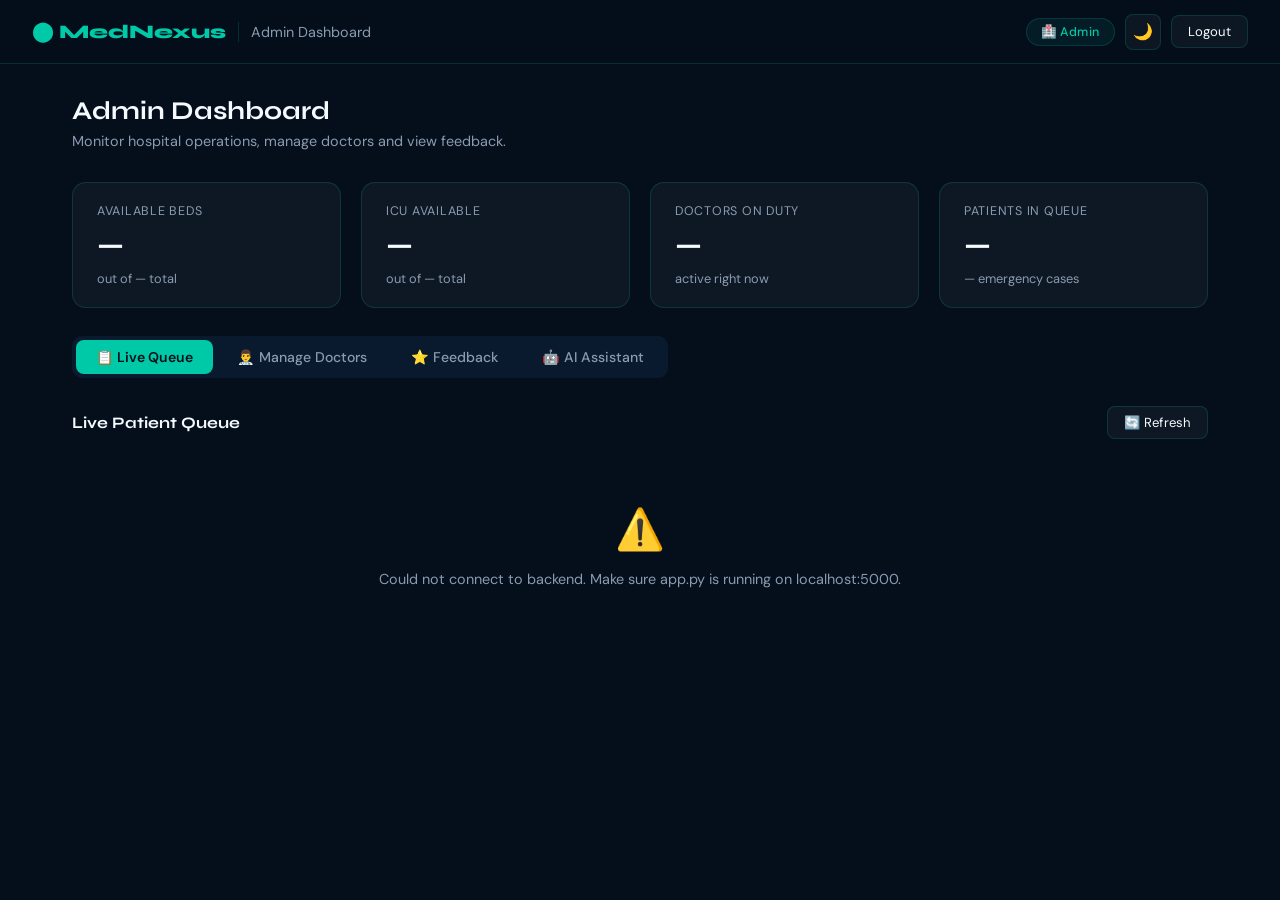
==== admin/index.html @ 47485547 "Initial commit - MedNexus AI hospital system" ====
<!DOCTYPE html>
<html lang="en">
<head>
  <meta charset="UTF-8" />
  <meta name="viewport" content="width=device-width, initial-scale=1.0"/>
  <title>MedNexus — Admin Dashboard</title>
  <link rel="stylesheet" href="../shared.css"/>
  <link rel="stylesheet" href="style.css"/>
</head>
<body>

  <nav class="navbar">
    <div class="navbar-left">
      <a href="../index.html" class="nav-logo">⬤ MedNexus</a>
      <div class="nav-divider"></div>
      <span class="nav-page-title">Admin Dashboard</span>
    </div>
    <div class="navbar-right">
      <span class="nav-role-badge">🏥 Admin</span>
      <button class="btn-icon" id="themeToggle" title="Toggle theme">🌙</button>
      <button class="btn-secondary" onclick="logout()" style="font-size:0.82rem;padding:7px 16px;">Logout</button>
    </div>
  </nav>

  <div class="page-wrapper">
    <div class="page-content">

      <div class="page-header">
        <h1>Admin Dashboard</h1>
        <p>Monitor hospital operations, manage doctors and view feedback.</p>
      </div>

      <!-- STATS CARDS -->
      <div class="grid-4" style="margin-bottom:28px;">
        <div class="stat-card">
          <div class="stat-label">Available Beds</div>
          <div class="stat-value" id="statBeds">—</div>
          <div class="stat-sub" id="statBedsTotal">out of — total</div>
        </div>
        <div class="stat-card">
          <div class="stat-label">ICU Available</div>
          <div class="stat-value" id="statIcu">—</div>
          <div class="stat-sub" id="statIcuTotal">out of — total</div>
        </div>
        <div class="stat-card">
          <div class="stat-label">Doctors on Duty</div>
          <div class="stat-value" id="statDoctors">—</div>
          <div class="stat-sub">active right now</div>
        </div>
        <div class="stat-card">
          <div class="stat-label">Patients in Queue</div>
          <div class="stat-value" id="statQueue">—</div>
          <div class="stat-sub" id="statEmergency">— emergency cases</div>
        </div>
      </div>

      <!-- TABS -->
      <div class="tabs" style="margin-bottom:28px;">
        <button class="tab-btn active" onclick="switchTab('queue', event)">📋 Live Queue</button>
        <button class="tab-btn" onclick="switchTab('doctors', event)">👨‍⚕️ Manage Doctors</button>
        <button class="tab-btn" onclick="switchTab('feedback', event)">⭐ Feedback</button>
        <button class="tab-btn" onclick="switchTab('chat', event)">🤖 AI Assistant</button>
      </div>

      <!-- TAB 1: LIVE QUEUE -->
      <div id="tab-queue" class="tab-content">
        <div style="display:flex; align-items:center; justify-content:space-between; margin-bottom:16px;">
          <div class="card-title" style="margin-bottom:0;">Live Patient Queue</div>
          <button class="btn-secondary" onclick="loadQueue()" style="font-size:0.82rem;padding:7px 16px;">🔄 Refresh</button>
        </div>
        <div id="queueList">
          <div class="empty-state">
            <div class="empty-icon">⏳</div>
            <p>Loading queue...</p>
          </div>
        </div>
      </div>

      <!-- TAB 2: MANAGE DOCTORS -->
      <div id="tab-doctors" class="tab-content hidden">
        <div class="grid-2" style="align-items:start;">

          <!-- Add Doctor Form -->
          <div>
            <div class="card-title">Add New Doctor</div>
            <div class="card">
              <div class="form-group" style="margin-bottom:14px;">
                <label class="form-label">Full Name</label>
                <input class="form-input" id="docName" placeholder="e.g. Dr. Anita Shetty"/>
              </div>
              <div class="form-group" style="margin-bottom:14px;">
                <label class="form-label">Specialty</label>
                <input class="form-input" id="docSpecialty" placeholder="e.g. Cardiology"/>
              </div>
              <div class="form-group" style="margin-bottom:20px;">
                <label class="form-label">Contact Number</label>
                <input class="form-input" id="docContact" placeholder="e.g. 9876543210"/>
              </div>
              <button class="btn-primary" onclick="addDoctor()" id="addDoctorBtn" style="width:100%;">
                + Add Doctor
              </button>
            </div>
          </div>

          <!-- Doctor List -->
          <div>
            <div style="display:flex; align-items:center; justify-content:space-between; margin-bottom:12px;">
              <div class="card-title" style="margin-bottom:0;">Doctor List</div>
              <button class="btn-secondary" onclick="loadDoctors()" style="font-size:0.82rem;padding:7px 16px;">🔄 Refresh</button>
            </div>
            <div id="doctorList">
              <div class="empty-state">
                <div class="empty-icon">👨‍⚕️</div>
                <p>Loading doctors...</p>
              </div>
            </div>
          </div>

        </div>
      </div>

      <!-- TAB 3: FEEDBACK -->
      <div id="tab-feedback" class="tab-content hidden">
        <div style="display:flex; align-items:center; justify-content:space-between; margin-bottom:16px;">
          <div class="card-title" style="margin-bottom:0;">Patient Feedback</div>
          <button class="btn-secondary" onclick="loadFeedback()" style="font-size:0.82rem;padding:7px 16px;">🔄 Refresh</button>
        </div>
        <div id="feedbackStats" style="margin-bottom:20px;"></div>
        <div id="feedbackList">
          <div class="empty-state">
            <div class="empty-icon">⭐</div>
            <p>Loading feedback...</p>
          </div>
        </div>
      </div>

      <!-- TAB 4: AI ASSISTANT -->
      <div id="tab-chat" class="tab-content hidden">
        <div class="grid-2" style="align-items:start;">
          <div>
            <div class="card-title">Ask the Admin Agent</div>
            <div class="chat-container">
              <div class="chat-messages" id="chatMessages">
                <div class="chat-bubble ai">
                  <div class="bubble-label">Admin Agent</div>
                  Hello! I'm your MedNexus Admin Assistant. Ask me anything about hospital operations — bed availability, queue status, staff, or resource optimization. 🏥
                </div>
              </div>
              <div class="chat-input-area">
                <textarea
                  class="chat-input"
                  id="chatInput"
                  rows="1"
                  placeholder="Ask about beds, queue, staff..."
                  onkeydown="handleChatKey(event)"
                ></textarea>
                <button class="btn-primary" id="sendBtn" onclick="sendMessage()">Send</button>
              </div>
            </div>
            <button class="btn-secondary" style="margin-top:10px;font-size:0.82rem;" onclick="resetChat()">🔄 New Conversation</button>
          </div>

          <div>
            <div class="card-title">Quick Questions</div>
            <div class="quick-questions">
              <button class="quick-btn" onclick="askQuick('How many beds are available right now?')">🛏️ Bed availability</button>
              <button class="quick-btn" onclick="askQuick('How many patients are currently in the queue?')">👥 Queue status</button>
              <button class="quick-btn" onclick="askQuick('How many doctors are on duty today?')">👨‍⚕️ Doctors on duty</button>
              <button class="quick-btn" onclick="askQuick('How many ICU beds are available?')">🏥 ICU status</button>
              <button class="quick-btn" onclick="askQuick('Give me a summary of today\\'s hospital operations.')">📊 Daily summary</button>
              <button class="quick-btn" onclick="askQuick('Are there any critical resource shortages I should know about?')">⚠️ Critical alerts</button>
            </div>
          </div>
        </div>
      </div>

    </div>
  </div>

  <script src="script.js"></script>
</body>
</html>
---- shared.css ----
/* ════════════════════════════════════════
   MEDNEXUS — shared.css
   Used by: patient, doctor, admin dashboards
   ════════════════════════════════════════ */

@import url('https://fonts.googleapis.com/css2?family=Syne:wght@400;600;700;800&family=DM+Sans:ital,wght@0,300;0,400;0,500;1,300&display=swap');

/* ── CSS VARIABLES ── */
:root {
  --navy:       #050f1c;
  --navy2:      #0a1a2e;
  --navy3:      #0d2440;
  --teal:       #00c9a7;
  --teal2:      #00e8c1;
  --blue:       #1a6bff;
  --muted:      #8a9bb0;
  --white:      #f5faff;
  --card:       rgba(255,255,255,0.04);
  --border:     rgba(0,201,167,0.18);
  --nav-bg:     rgba(5,15,28,0.90);
  --success:    #22c55e;
  --warning:    #f59e0b;
  --danger:     #ef4444;
  --font-main:  'DM Sans', sans-serif;
  --font-head:  'Syne', sans-serif;
}

/* ── LIGHT THEME ── */
body.light {
  --navy:       #f0f7ff;
  --navy2:      #e2eef9;
  --navy3:      #d0e4f5;
  --teal:       #008f76;
  --teal2:      #00b896;
  --muted:      #5a7080;
  --white:      #0a1a2e;
  --card:       rgba(0,0,0,0.04);
  --border:     rgba(0,143,118,0.2);
  --nav-bg:     rgba(240,247,255,0.95);
}

/* ── RESET ── */
*, *::before, *::after {
  box-sizing: border-box;
  margin: 0;
  padding: 0;
}

html { scroll-behavior: smooth; }

body {
  font-family: var(--font-main);
  background: var(--navy);
  color: var(--white);
  overflow-x: hidden;
  transition: background 0.3s, color 0.3s;
}

/* ── TYPOGRAPHY ── */
h1, h2, h3, h4 {
  font-family: var(--font-head);
  color: var(--white);
  line-height: 1.15;
}

p { line-height: 1.7; }

/* ── SCROLLBAR ── */
::-webkit-scrollbar { width: 6px; }
::-webkit-scrollbar-track { background: var(--navy2); }
::-webkit-scrollbar-thumb { background: var(--border); border-radius: 10px; }
::-webkit-scrollbar-thumb:hover { background: var(--teal); }

/* ── NAVBAR ── */
.navbar {
  position: fixed;
  top: 0; left: 0; right: 0;
  z-index: 100;
  height: 64px;
  display: flex;
  align-items: center;
  justify-content: space-between;
  padding: 0 2rem;
  background: var(--nav-bg);
  backdrop-filter: blur(16px);
  border-bottom: 1px solid var(--border);
}

.navbar-left {
  display: flex;
  align-items: center;
  gap: 12px;
}

.nav-logo {
  font-family: var(--font-head);
  font-weight: 800;
  font-size: 1.2rem;
  color: var(--teal);
  text-decoration: none;
}

.nav-divider {
  width: 1px;
  height: 20px;
  background: var(--border);
}

.nav-page-title {
  font-size: 0.9rem;
  color: var(--muted);
  font-weight: 400;
}

.navbar-right {
  display: flex;
  align-items: center;
  gap: 10px;
}

.nav-role-badge {
  font-size: 0.78rem;
  font-weight: 500;
  padding: 5px 14px;
  border-radius: 100px;
  border: 1px solid var(--border);
  color: var(--teal);
  background: rgba(0,201,167,0.08);
  letter-spacing: 0.04em;
}

/* ── BUTTONS ── */
.btn-primary {
  background: var(--teal);
  color: var(--navy);
  font-family: var(--font-main);
  font-size: 0.9rem;
  font-weight: 600;
  padding: 10px 24px;
  border-radius: 8px;
  border: none;
  cursor: pointer;
  transition: background 0.2s, transform 0.15s;
}
.btn-primary:hover {
  background: var(--teal2);
  transform: translateY(-1px);
}
.btn-primary:disabled {
  opacity: 0.5;
  cursor: not-allowed;
  transform: none;
}

.btn-secondary {
  background: var(--card);
  color: var(--white);
  font-family: var(--font-main);
  font-size: 0.9rem;
  font-weight: 400;
  padding: 10px 24px;
  border-radius: 8px;
  border: 1px solid var(--border);
  cursor: pointer;
  transition: border-color 0.2s, background 0.2s;
}
.btn-secondary:hover {
  border-color: var(--teal);
  background: rgba(0,201,167,0.06);
}

.btn-danger {
  background: rgba(239,68,68,0.1);
  color: #ef4444;
  font-family: var(--font-main);
  font-size: 0.85rem;
  font-weight: 500;
  padding: 8px 16px;
  border-radius: 8px;
  border: 1px solid rgba(239,68,68,0.25);
  cursor: pointer;
  transition: background 0.2s;
}
.btn-danger:hover { background: rgba(239,68,68,0.2); }

.btn-success {
  background: rgba(34,197,94,0.1);
  color: #22c55e;
  font-family: var(--font-main);
  font-size: 0.85rem;
  font-weight: 500;
  padding: 8px 16px;
  border-radius: 8px;
  border: 1px solid rgba(34,197,94,0.25);
  cursor: pointer;
  transition: background 0.2s;
}
.btn-success:hover { background: rgba(34,197,94,0.2); }

.btn-icon {
  background: var(--card);
  border: 1px solid var(--border);
  border-radius: 8px;
  width: 36px; height: 36px;
  display: flex; align-items: center; justify-content: center;
  cursor: pointer;
  font-size: 1rem;
  transition: transform 0.2s;
  color: var(--white);
}
.btn-icon:hover { transform: scale(1.1); }

/* ── CARDS ── */
.card {
  background: var(--card);
  border: 1px solid var(--border);
  border-radius: 14px;
  padding: 24px;
}

.card-title {
  font-family: var(--font-head);
  font-size: 1rem;
  font-weight: 700;
  margin-bottom: 16px;
  color: var(--white);
}

/* ── STAT CARDS ── */
.stat-card {
  background: var(--card);
  border: 1px solid var(--border);
  border-radius: 14px;
  padding: 20px 24px;
  display: flex;
  flex-direction: column;
  gap: 6px;
}
.stat-card .stat-label {
  font-size: 0.78rem;
  color: var(--muted);
  text-transform: uppercase;
  letter-spacing: 0.06em;
}
.stat-card .stat-value {
  font-family: var(--font-head);
  font-size: 2rem;
  font-weight: 700;
  color: var(--white);
}
.stat-card .stat-sub {
  font-size: 0.8rem;
  color: var(--muted);
}

/* ── CHAT ── */
.chat-container {
  display: flex;
  flex-direction: column;
  height: 420px;
  background: var(--card);
  border: 1px solid var(--border);
  border-radius: 14px;
  overflow: hidden;
}

.chat-messages {
  flex: 1;
  overflow-y: auto;
  padding: 20px;
  display: flex;
  flex-direction: column;
  gap: 14px;
}

.chat-bubble {
  max-width: 80%;
  padding: 12px 16px;
  border-radius: 12px;
  font-size: 0.9rem;
  line-height: 1.6;
}

.chat-bubble.user {
  background: var(--teal);
  color: var(--navy);
  align-self: flex-end;
  border-bottom-right-radius: 4px;
  font-weight: 500;
}

.chat-bubble.ai {
  background: var(--navy2);
  color: var(--white);
  align-self: flex-start;
  border-bottom-left-radius: 4px;
  border: 1px solid var(--border);
}

body.light .chat-bubble.ai {
  background: #ffffff;
  border-color: var(--border);
}

.chat-bubble.ai .bubble-label {
  font-size: 0.72rem;
  color: var(--teal);
  font-weight: 600;
  letter-spacing: 0.05em;
  margin-bottom: 5px;
  text-transform: uppercase;
}

.chat-input-area {
  display: flex;
  gap: 10px;
  padding: 14px;
  border-top: 1px solid var(--border);
  background: var(--navy2);
}

.chat-input {
  flex: 1;
  background: var(--card);
  border: 1px solid var(--border);
  border-radius: 8px;
  padding: 10px 14px;
  color: var(--white);
  font-family: var(--font-main);
  font-size: 0.9rem;
  outline: none;
  transition: border-color 0.2s;
  resize: none;
}
.chat-input::placeholder { color: var(--muted); }
.chat-input:focus { border-color: var(--teal); }

/* ── TABS ── */
.tabs {
  display: flex;
  gap: 4px;
  background: var(--navy2);
  border-radius: 10px;
  padding: 4px;
  width: fit-content;
}

.tab-btn {
  font-family: var(--font-main);
  font-size: 0.88rem;
  font-weight: 500;
  padding: 8px 20px;
  border-radius: 8px;
  border: none;
  cursor: pointer;
  background: transparent;
  color: var(--muted);
  transition: all 0.2s;
}

.tab-btn.active {
  background: var(--teal);
  color: var(--navy);
  font-weight: 600;
}

.tab-btn:not(.active):hover {
  color: var(--white);
  background: var(--card);
}

/* ── FORM INPUTS ── */
.form-group {
  display: flex;
  flex-direction: column;
  gap: 6px;
}

.form-label {
  font-size: 0.82rem;
  color: var(--muted);
  font-weight: 500;
  letter-spacing: 0.03em;
}

.form-input, .form-select, .form-textarea {
  background: var(--card);
  border: 1px solid var(--border);
  border-radius: 8px;
  padding: 10px 14px;
  color: var(--white);
  font-family: var(--font-main);
  font-size: 0.9rem;
  outline: none;
  transition: border-color 0.2s;
  width: 100%;
}
.form-input::placeholder,
.form-textarea::placeholder { color: var(--muted); }
.form-input:focus,
.form-select:focus,
.form-textarea:focus { border-color: var(--teal); }
.form-textarea { resize: vertical; min-height: 100px; }
.form-select option { background: var(--navy2); }

/* ── STATUS BADGES ── */
.badge {
  display: inline-flex;
  align-items: center;
  gap: 5px;
  font-size: 0.75rem;
  font-weight: 500;
  padding: 3px 10px;
  border-radius: 100px;
}
.badge::before {
  content: '';
  width: 5px; height: 5px;
  border-radius: 50%;
}
.badge-success {
  background: rgba(34,197,94,0.12);
  color: #22c55e;
  border: 1px solid rgba(34,197,94,0.25);
}
.badge-success::before { background: #22c55e; }

.badge-warning {
  background: rgba(245,158,11,0.12);
  color: #f59e0b;
  border: 1px solid rgba(245,158,11,0.25);
}
.badge-warning::before { background: #f59e0b; }

.badge-danger {
  background: rgba(239,68,68,0.12);
  color: #ef4444;
  border: 1px solid rgba(239,68,68,0.25);
}
.badge-danger::before { background: #ef4444; }

.badge-info {
  background: rgba(0,201,167,0.10);
  color: var(--teal);
  border: 1px solid var(--border);
}
.badge-info::before { background: var(--teal); }

/* ── LOADING SPINNER ── */
.spinner {
  width: 18px; height: 18px;
  border: 2px solid var(--border);
  border-top-color: var(--teal);
  border-radius: 50%;
  animation: spin 0.7s linear infinite;
  display: inline-block;
}
@keyframes spin { to { transform: rotate(360deg); } }

/* ── TOAST NOTIFICATION ── */
.toast {
  position: fixed;
  bottom: 24px; right: 24px;
  z-index: 9999;
  background: var(--navy3);
  border: 1px solid var(--border);
  border-radius: 10px;
  padding: 14px 20px;
  font-size: 0.88rem;
  color: var(--white);
  box-shadow: 0 8px 32px rgba(0,0,0,0.3);
  display: flex; align-items: center; gap: 10px;
  animation: slideIn 0.3s ease;
  max-width: 320px;
}
.toast.success { border-color: rgba(34,197,94,0.4); }
.toast.error   { border-color: rgba(239,68,68,0.4); }
@keyframes slideIn {
  from { opacity: 0; transform: translateY(16px); }
  to   { opacity: 1; transform: translateY(0); }
}

/* ── PAGE LAYOUT ── */
.page-wrapper {
  padding-top: 64px;
  min-height: 100vh;
}

.page-content {
  padding: 32px 2rem;
  max-width: 1200px;
  margin: 0 auto;
}

.page-header {
  margin-bottom: 28px;
}

.page-header h1 {
  font-size: 1.6rem;
  font-weight: 700;
  margin-bottom: 4px;
}

.page-header p {
  font-size: 0.9rem;
  color: var(--muted);
}

/* ── GRID LAYOUTS ── */
.grid-2 { display: grid; grid-template-columns: 1fr 1fr; gap: 20px; }
.grid-3 { display: grid; grid-template-columns: repeat(3, 1fr); gap: 20px; }
.grid-4 { display: grid; grid-template-columns: repeat(4, 1fr); gap: 20px; }

/* ── DIVIDER ── */
.divider {
  height: 1px;
  background: var(--border);
  margin: 20px 0;
}

/* ── EMPTY STATE ── */
.empty-state {
  text-align: center;
  padding: 48px 24px;
  color: var(--muted);
}
.empty-state .empty-icon { font-size: 2.5rem; margin-bottom: 12px; }
.empty-state p { font-size: 0.9rem; }

/* ── RESPONSIVE ── */
@media (max-width: 768px) {
  .grid-2, .grid-3, .grid-4 { grid-template-columns: 1fr; }
  .page-content { padding: 24px 1rem; }
  .navbar { padding: 0 1rem; }
  .nav-page-title { display: none; }
}
---- admin/style.css ----
/* ════════════════════════════════════════
   MEDNEXUS — admin/style.css
   ════════════════════════════════════════ */

/* ── QUEUE ITEM ── */
.admin-queue-item {
  display: flex;
  align-items: center;
  gap: 16px;
  padding: 16px 20px;
  background: var(--card);
  border: 1px solid var(--border);
  border-radius: 12px;
  margin-bottom: 10px;
}

.admin-queue-item.done { opacity: 0.45; }

.admin-queue-token {
  font-family: var(--font-head);
  font-size: 1.2rem;
  font-weight: 800;
  color: var(--teal);
  min-width: 55px;
}

.admin-queue-info { flex: 1; }

.admin-queue-doctor {
  font-size: 0.92rem;
  font-weight: 500;
  color: var(--white);
  margin-bottom: 3px;
}

.admin-queue-symptoms {
  font-size: 0.8rem;
  color: var(--muted);
  white-space: nowrap;
  overflow: hidden;
  text-overflow: ellipsis;
  max-width: 420px;
}

.admin-queue-meta {
  display: flex;
  flex-direction: column;
  align-items: flex-end;
  gap: 6px;
  min-width: 130px;
}

.admin-queue-time {
  font-size: 0.78rem;
  color: var(--muted);
}

/* ── DOCTOR CARD ── */
.doctor-card {
  display: flex;
  align-items: center;
  gap: 14px;
  padding: 14px 18px;
  background: var(--card);
  border: 1px solid var(--border);
  border-radius: 12px;
  margin-bottom: 10px;
  transition: border-color 0.2s;
}

.doctor-card:hover { border-color: rgba(0,201,167,0.35); }

.doctor-avatar {
  width: 40px; height: 40px;
  border-radius: 10px;
  background: rgba(0,201,167,0.12);
  border: 1px solid rgba(0,201,167,0.2);
  display: flex; align-items: center; justify-content: center;
  font-size: 1.2rem;
  flex-shrink: 0;
}

.doctor-info { flex: 1; }

.doctor-name {
  font-size: 0.92rem;
  font-weight: 500;
  color: var(--white);
  margin-bottom: 3px;
}

.doctor-specialty {
  font-size: 0.8rem;
  color: var(--muted);
}

.doctor-contact {
  font-size: 0.78rem;
  color: var(--muted);
  margin-top: 2px;
}

.doctor-actions {
  display: flex;
  gap: 8px;
  align-items: center;
}

/* ── FEEDBACK CARD ── */
.feedback-card {
  padding: 18px 20px;
  background: var(--card);
  border: 1px solid var(--border);
  border-radius: 12px;
  margin-bottom: 10px;
}

.feedback-header {
  display: flex;
  align-items: center;
  justify-content: space-between;
  margin-bottom: 10px;
}

.feedback-stars { color: #f59e0b; font-size: 1.1rem; letter-spacing: 2px; }

.feedback-time { font-size: 0.78rem; color: var(--muted); }

.feedback-comment {
  font-size: 0.88rem;
  color: var(--white);
  line-height: 1.6;
}

.feedback-empty-comment {
  font-size: 0.85rem;
  color: var(--muted);
  font-style: italic;
}

/* ── FEEDBACK STATS ── */
.feedback-stats-bar {
  display: flex;
  align-items: center;
  gap: 16px;
  padding: 16px 20px;
  background: var(--card);
  border: 1px solid var(--border);
  border-radius: 12px;
}

.feedback-avg {
  font-family: var(--font-head);
  font-size: 2.2rem;
  font-weight: 800;
  color: #f59e0b;
}

.feedback-avg-label {
  font-size: 0.8rem;
  color: var(--muted);
  margin-top: 2px;
}

/* ── QUICK QUESTIONS ── */
.quick-questions {
  display: flex;
  flex-direction: column;
  gap: 8px;
}

.quick-btn {
  background: var(--card);
  border: 1px solid var(--border);
  border-radius: 10px;
  padding: 12px 16px;
  color: var(--white);
  font-family: var(--font-main);
  font-size: 0.88rem;
  text-align: left;
  cursor: pointer;
  transition: border-color 0.2s, background 0.2s;
}

.quick-btn:hover {
  border-color: var(--teal);
  background: rgba(0,201,167,0.06);
}

/* ── HIDDEN ── */
.hidden { display: none !important; }
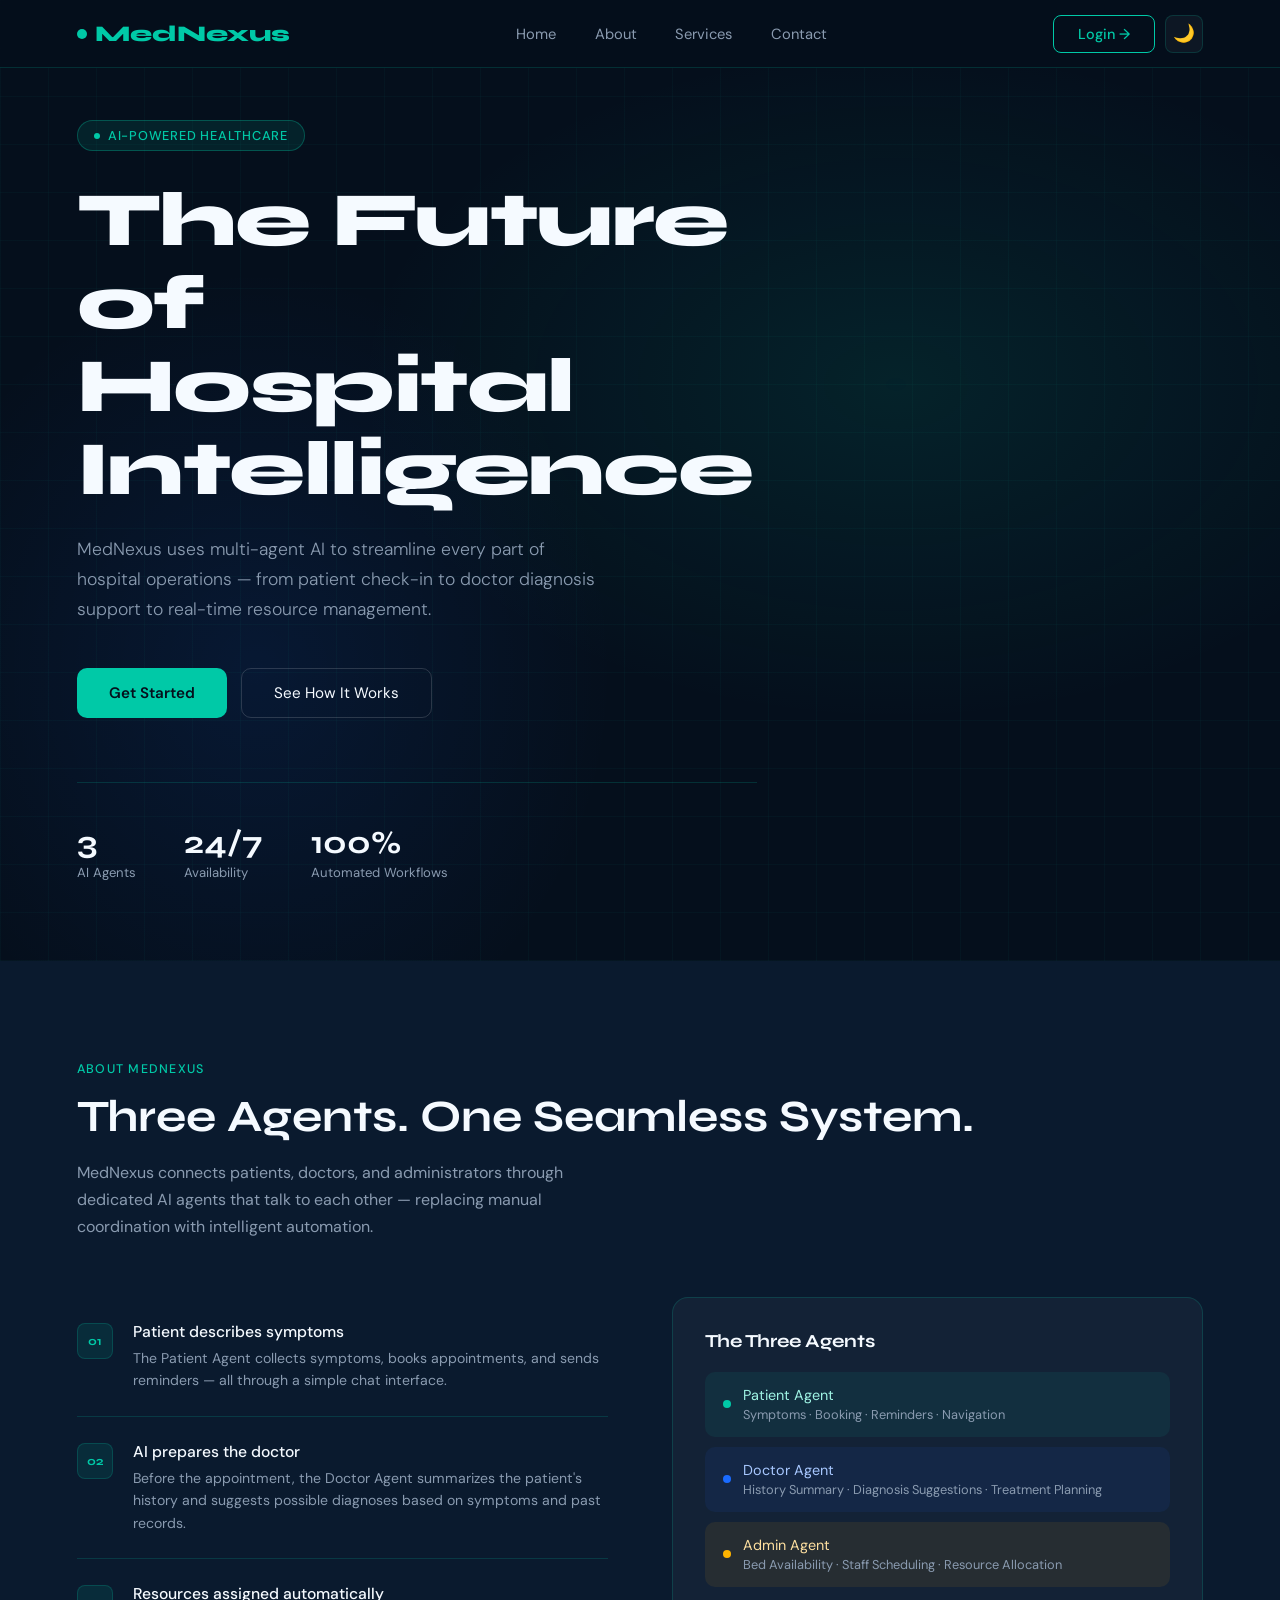
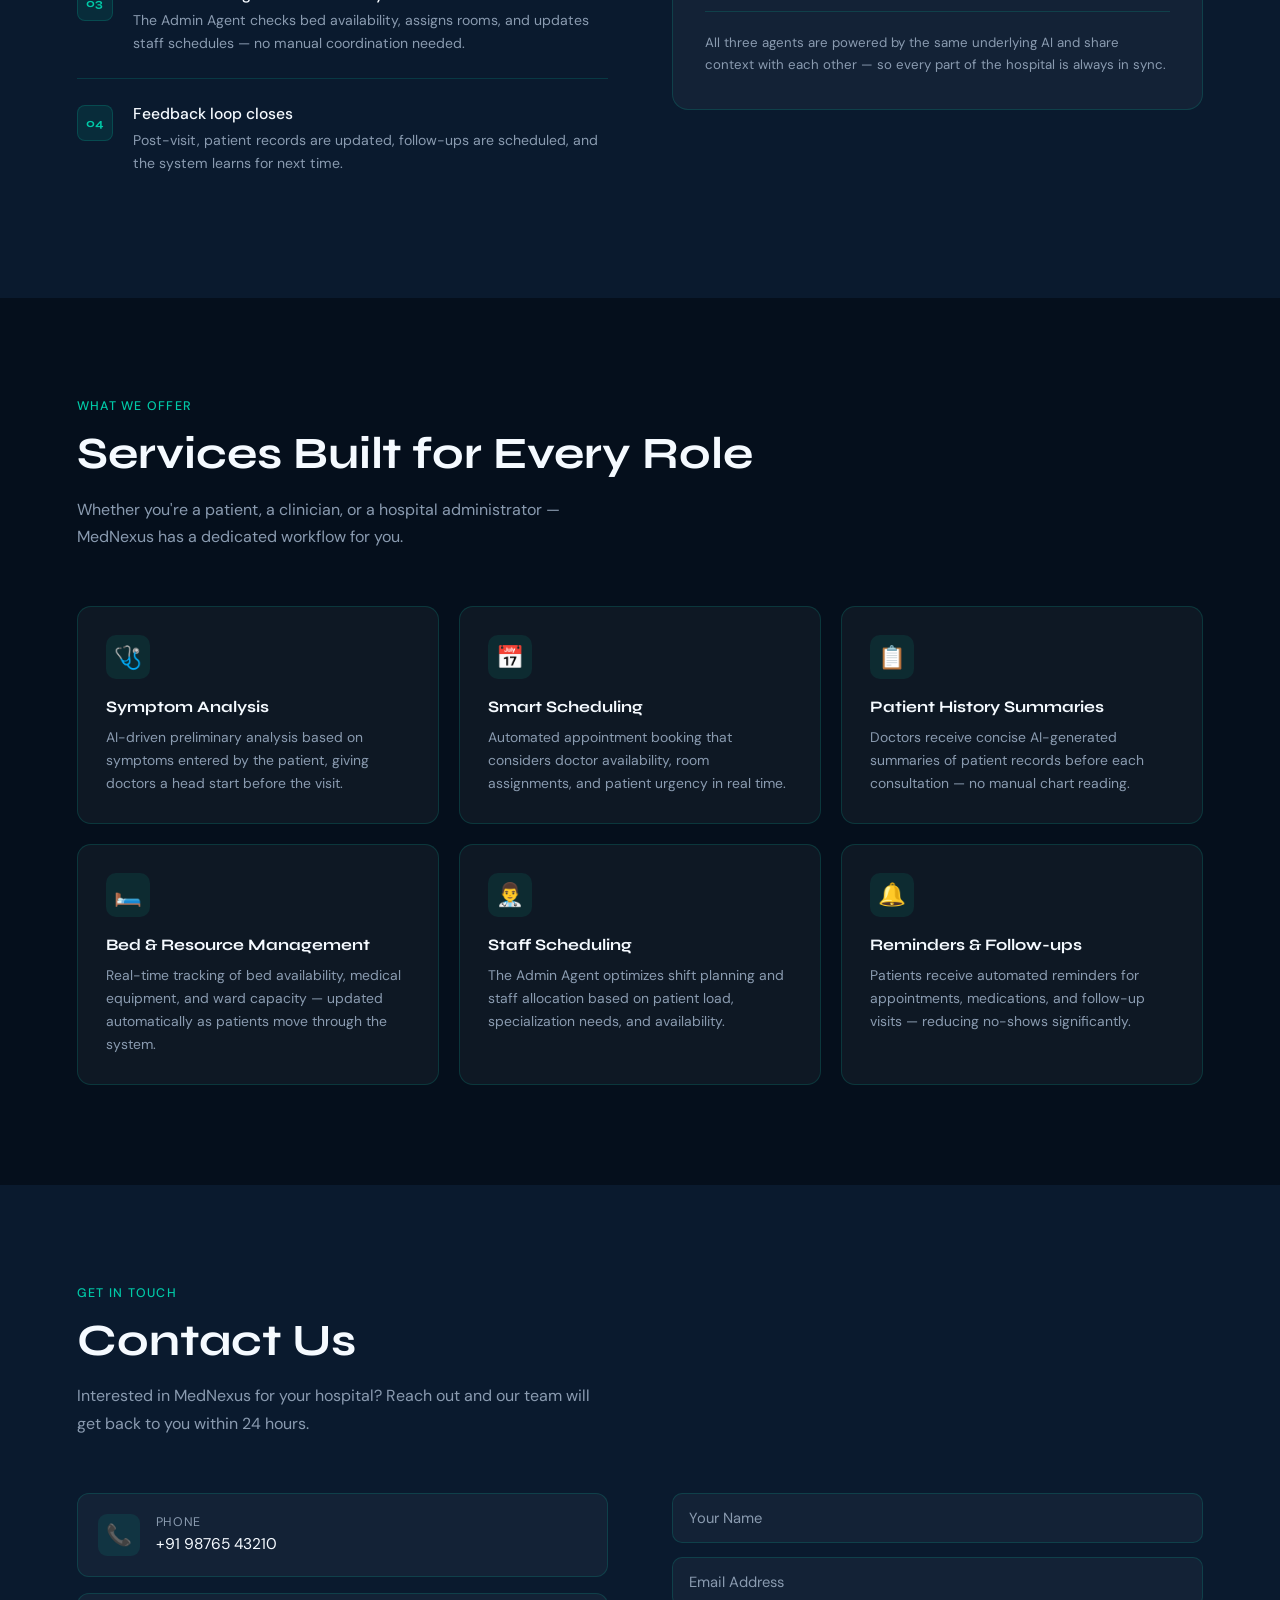
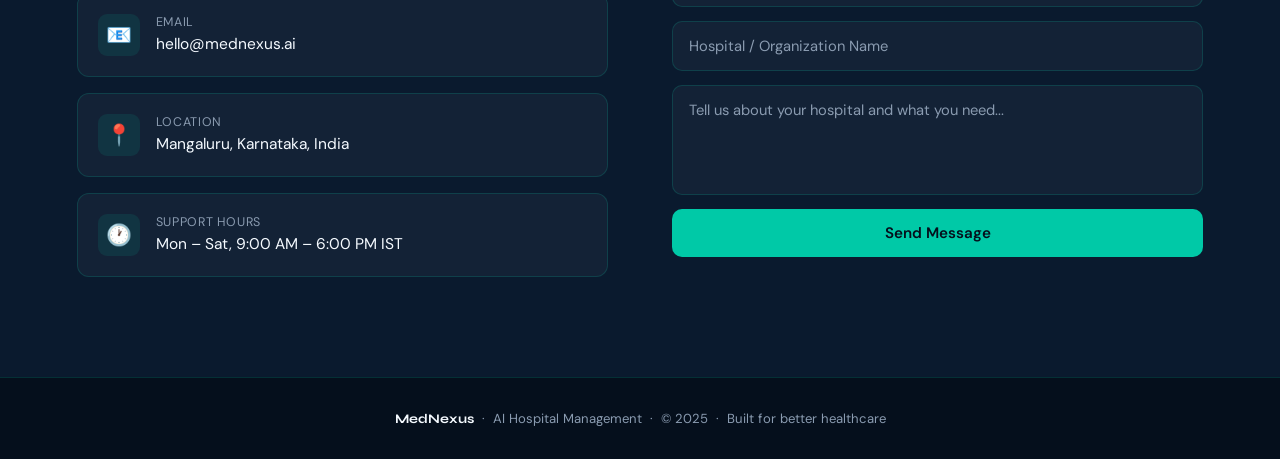
==== commit 9b73ffa2: "fix JS syntax error in admin dashboard" ====
--- a/admin/index.html
+++ b/admin/index.html
@@ -167,7 +167,7 @@
               <button class="quick-btn" onclick="askQuick('How many patients are currently in the queue?')">👥 Queue status</button>
               <button class="quick-btn" onclick="askQuick('How many doctors are on duty today?')">👨‍⚕️ Doctors on duty</button>
               <button class="quick-btn" onclick="askQuick('How many ICU beds are available?')">🏥 ICU status</button>
-              <button class="quick-btn" onclick="askQuick('Give me a summary of today\\'s hospital operations.')">📊 Daily summary</button>
+              <button class="quick-btn" onclick="askQuick('Give me a summary of today hospital operations.')">📊 Daily summary</button>
               <button class="quick-btn" onclick="askQuick('Are there any critical resource shortages I should know about?')">⚠️ Critical alerts</button>
             </div>
           </div>
